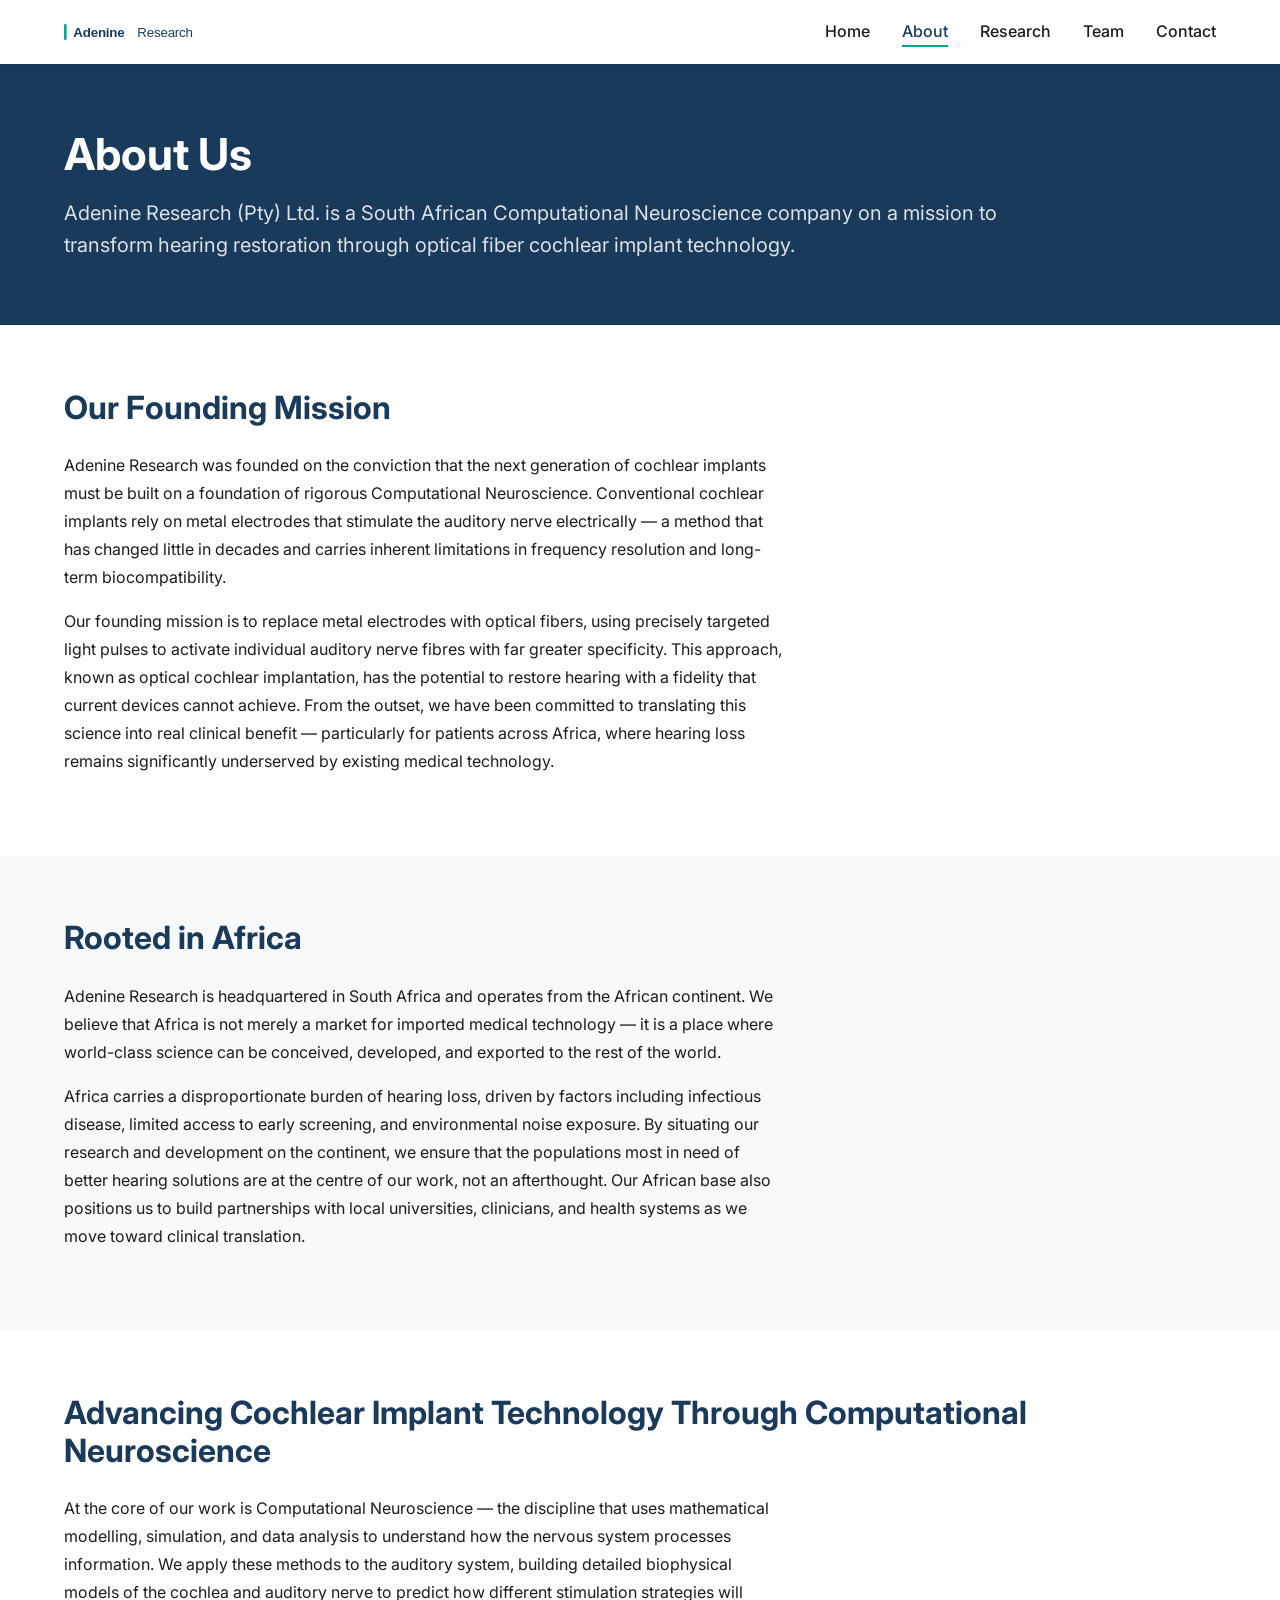
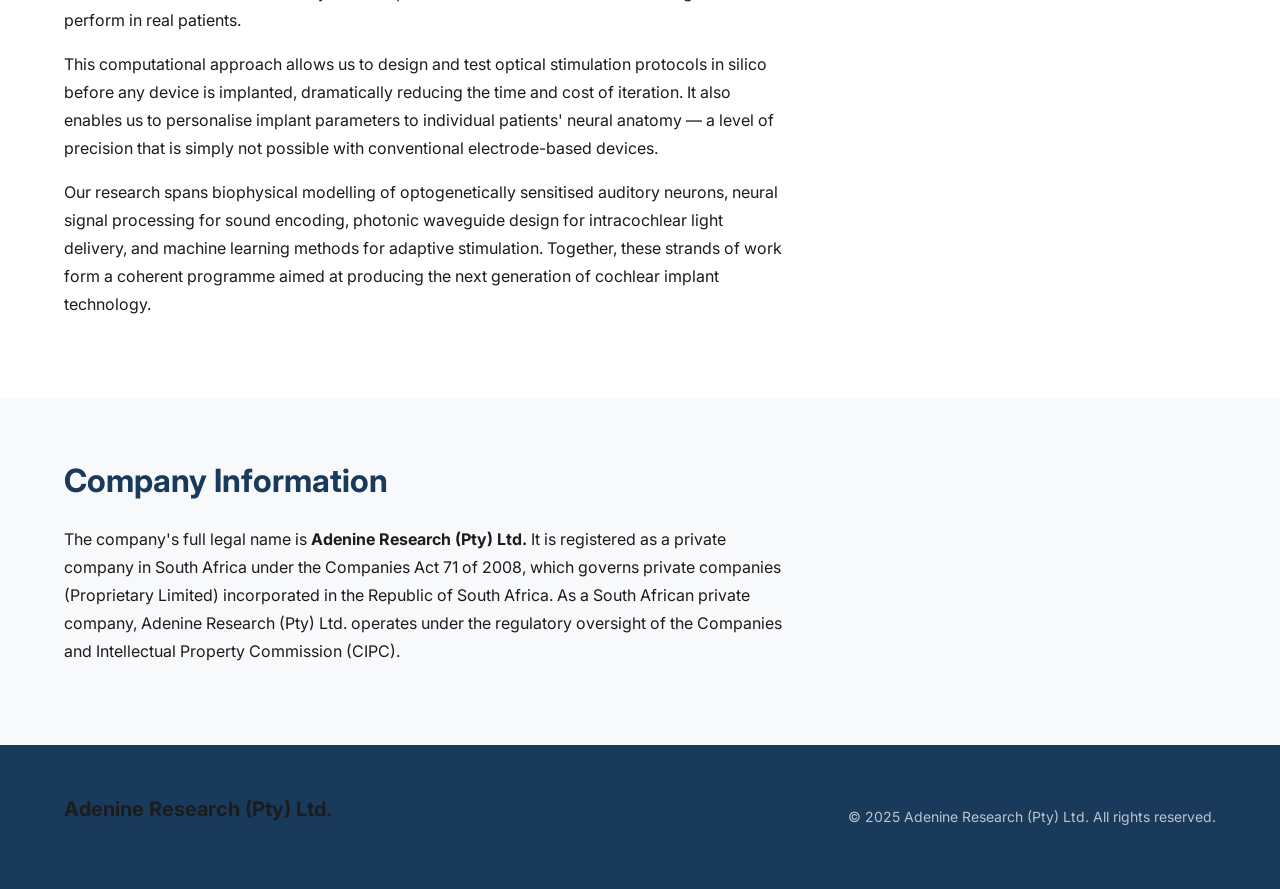
==== about.html @ 80cbf36c "Initial commit: Adenine Research static website" ====
<!DOCTYPE html>
<html lang="en">
<head>
  <meta charset="UTF-8" />
  <meta name="viewport" content="width=device-width, initial-scale=1.0" />
  <title>About — Adenine Research (Pty) Ltd.</title>
  <meta name="description" content="Learn about Adenine Research (Pty) Ltd., a South African Computational Neuroscience company advancing cochlear implant technology through optical fiber research." />
  <link rel="stylesheet" href="css/reset.css" />
  <link rel="stylesheet" href="css/variables.css" />
  <link rel="stylesheet" href="css/main.css" />
</head>
<body>

  <header>
    <nav id="site-nav" aria-label="Site navigation">
      <a href="index.html" class="nav-logo">
        <img src="assets/logo.svg" alt="Adenine Research wordmark" width="180" height="36" />
      </a>
      <button id="nav-toggle" aria-expanded="false" aria-controls="nav-links" aria-label="Toggle navigation menu">
        &#9776;
      </button>
      <ul id="nav-links" role="list">
        <li><a href="index.html">Home</a></li>
        <li><a href="about.html" aria-current="page">About</a></li>
        <li><a href="research.html">Research</a></li>
        <li><a href="team.html">Team</a></li>
        <li><a href="contact.html">Contact</a></li>
      </ul>
    </nav>
  </header>

  <main>

    <!-- Page Header -->
    <section class="page-header section" aria-labelledby="about-heading">
      <div class="container">
        <h1 id="about-heading">About Us</h1>
        <p class="page-header__lead">Adenine Research (Pty) Ltd. is a South African Computational Neuroscience company on a mission to transform hearing restoration through optical fiber cochlear implant technology.</p>
      </div>
    </section>

    <!-- Founding Mission -->
    <section class="about-mission section section--alt" aria-labelledby="mission-heading">
      <div class="container">
        <h2 id="mission-heading">Our Founding Mission</h2>
        <p>Adenine Research was founded on the conviction that the next generation of cochlear implants must be built on a foundation of rigorous Computational Neuroscience. Conventional cochlear implants rely on metal electrodes that stimulate the auditory nerve electrically — a method that has changed little in decades and carries inherent limitations in frequency resolution and long-term biocompatibility.</p>
        <p>Our founding mission is to replace metal electrodes with optical fibers, using precisely targeted light pulses to activate individual auditory nerve fibres with far greater specificity. This approach, known as optical cochlear implantation, has the potential to restore hearing with a fidelity that current devices cannot achieve. From the outset, we have been committed to translating this science into real clinical benefit — particularly for patients across Africa, where hearing loss remains significantly underserved by existing medical technology.</p>
      </div>
    </section>

    <!-- African Base of Operations -->
    <section class="about-africa section" aria-labelledby="africa-heading">
      <div class="container">
        <h2 id="africa-heading">Rooted in Africa</h2>
        <p>Adenine Research is headquartered in South Africa and operates from the African continent. We believe that Africa is not merely a market for imported medical technology — it is a place where world-class science can be conceived, developed, and exported to the rest of the world.</p>
        <p>Africa carries a disproportionate burden of hearing loss, driven by factors including infectious disease, limited access to early screening, and environmental noise exposure. By situating our research and development on the continent, we ensure that the populations most in need of better hearing solutions are at the centre of our work, not an afterthought. Our African base also positions us to build partnerships with local universities, clinicians, and health systems as we move toward clinical translation.</p>
      </div>
    </section>

    <!-- Computational Neuroscience Focus -->
    <section class="about-science section section--alt" aria-labelledby="science-heading">
      <div class="container">
        <h2 id="science-heading">Advancing Cochlear Implant Technology Through Computational Neuroscience</h2>
        <p>At the core of our work is Computational Neuroscience — the discipline that uses mathematical modelling, simulation, and data analysis to understand how the nervous system processes information. We apply these methods to the auditory system, building detailed biophysical models of the cochlea and auditory nerve to predict how different stimulation strategies will perform in real patients.</p>
        <p>This computational approach allows us to design and test optical stimulation protocols in silico before any device is implanted, dramatically reducing the time and cost of iteration. It also enables us to personalise implant parameters to individual patients' neural anatomy — a level of precision that is simply not possible with conventional electrode-based devices.</p>
        <p>Our research spans biophysical modelling of optogenetically sensitised auditory neurons, neural signal processing for sound encoding, photonic waveguide design for intracochlear light delivery, and machine learning methods for adaptive stimulation. Together, these strands of work form a coherent programme aimed at producing the next generation of cochlear implant technology.</p>
      </div>
    </section>

    <!-- Legal & Registration -->
    <section class="about-legal section" aria-labelledby="legal-heading">
      <div class="container">
        <h2 id="legal-heading">Company Information</h2>
        <p>The company's full legal name is <strong>Adenine Research (Pty) Ltd.</strong> It is registered as a private company in South Africa under the Companies Act 71 of 2008, which governs private companies (Proprietary Limited) incorporated in the Republic of South Africa. As a South African private company, Adenine Research (Pty) Ltd. operates under the regulatory oversight of the Companies and Intellectual Property Commission (CIPC).</p>
      </div>
    </section>

  </main>

  <footer>
    <div class="container">
      <p class="footer-brand">Adenine Research (Pty) Ltd.</p>
      <p class="footer-copy">&copy; <span id="footer-year">2025</span> Adenine Research (Pty) Ltd. All rights reserved.</p>
    </div>
  </footer>

  <noscript>
    <p style="text-align:center;padding:1rem;background:#fff3cd;color:#856404;">
      This site works best with JavaScript enabled. Navigation and form features may be limited without it.
    </p>
  </noscript>

  <script src="js/nav.js" defer></script>

</body>
</html>
---- css/variables.css ----
/* Brand Tokens — Adenine Research */
:root {
  /* Colors */
  --color-primary:      #1a3a5c;
  --color-accent:       #00a896;
  --color-background:   #f8f9fa;
  --color-surface:      #ffffff;
  --color-text:         #1c1c1e;
  --color-text-muted:   #6b7280;

  /* Typography */
  --font-heading: 'Inter', sans-serif;
  --font-body:    'Inter', sans-serif;

  /* Font size scale */
  --font-size-base: 1rem;
  --font-size-lg:   1.25rem;
  --font-size-xl:   1.5rem;
  --font-size-2xl:  2rem;
  --font-size-3xl:  2.75rem;

  /* Spacing */
  --space-xs:  0.25rem;
  --space-sm:  0.5rem;
  --space-md:  1rem;
  --space-lg:  1.5rem;
  --space-xl:  2rem;
  --space-2xl: 3rem;
  --space-3xl: 4rem;

  /* Layout */
  --max-width: 1200px;
  --nav-height: 4rem;

  /* Borders */
  --radius-sm: 4px;
  --radius-md: 8px;
  --radius-lg: 16px;

  /* Transitions */
  --transition-fast: 150ms ease;
  --transition-base: 250ms ease;
}
---- css/main.css ----
@import './reset.css';
@import './variables.css';

/* ============================================================
   Base Typography
   ============================================================ */

@import url('https://fonts.googleapis.com/css2?family=Inter:wght@400;500;600;700&display=swap');

body {
  font-family: var(--font-body);
  font-size: var(--font-size-base);
  color: var(--color-text);
  background-color: var(--color-background);
  line-height: 1.6;
}

h1, h2, h3, h4, h5, h6 {
  font-family: var(--font-heading);
  color: var(--color-primary);
  line-height: 1.2;
  font-weight: 700;
}

h1 { font-size: var(--font-size-3xl); }
h2 { font-size: var(--font-size-2xl); }
h3 { font-size: var(--font-size-xl); }
h4 { font-size: var(--font-size-lg); }

p {
  margin-bottom: var(--space-md);
  color: var(--color-text);
}

a {
  color: var(--color-accent);
  transition: color var(--transition-fast);
}

a:hover,
a:focus {
  color: var(--color-primary);
  text-decoration: underline;
}

/* ============================================================
   Layout Utilities
   ============================================================ */

.container {
  width: 100%;
  max-width: var(--max-width);
  margin-inline: auto;
  padding-inline: var(--space-lg);
}

.section {
  padding-block: var(--space-3xl);
}

.section--alt {
  background-color: var(--color-surface);
}

.visually-hidden {
  position: absolute;
  width: 1px;
  height: 1px;
  padding: 0;
  margin: -1px;
  overflow: hidden;
  clip: rect(0, 0, 0, 0);
  white-space: nowrap;
  border: 0;
}

/* ============================================================
   Header & Navigation
   ============================================================ */

header {
  position: sticky;
  top: 0;
  z-index: 100;
  background-color: var(--color-surface);
  box-shadow: 0 1px 4px rgba(0, 0, 0, 0.08);
}

#site-nav {
  display: flex;
  align-items: center;
  justify-content: space-between;
  height: var(--nav-height);
  max-width: var(--max-width);
  margin-inline: auto;
  padding-inline: var(--space-lg);
}

.nav-logo {
  display: flex;
  align-items: center;
  gap: var(--space-sm);
  font-family: var(--font-heading);
  font-size: var(--font-size-lg);
  font-weight: 700;
  color: var(--color-primary);
  text-decoration: none;
}

.nav-logo:hover,
.nav-logo:focus {
  color: var(--color-accent);
  text-decoration: none;
}

.nav-logo img {
  height: 2rem;
  width: auto;
}

#nav-links {
  display: flex;
  align-items: center;
  gap: var(--space-xl);
}

#nav-links a {
  font-size: var(--font-size-base);
  font-weight: 500;
  color: var(--color-text);
  text-decoration: none;
  padding-block: var(--space-xs);
  border-bottom: 2px solid transparent;
  transition: color var(--transition-fast), border-color var(--transition-fast);
}

#nav-links a:hover,
#nav-links a:focus {
  color: var(--color-accent);
  text-decoration: none;
}

#nav-links a.active,
#nav-links a[aria-current="page"] {
  color: var(--color-primary);
  border-bottom-color: var(--color-accent);
}

#nav-toggle {
  display: none;
  align-items: center;
  justify-content: center;
  width: 2.5rem;
  height: 2.5rem;
  color: var(--color-primary);
  font-size: var(--font-size-lg);
  border-radius: var(--radius-sm);
  transition: background-color var(--transition-fast);
}

#nav-toggle:hover,
#nav-toggle:focus {
  background-color: var(--color-background);
}

/* ============================================================
   Footer
   ============================================================ */

footer {
  background-color: var(--color-primary);
  color: var(--color-surface);
  padding-block: var(--space-2xl);
}

footer .container {
  display: flex;
  flex-wrap: wrap;
  gap: var(--space-lg);
  justify-content: space-between;
  align-items: center;
}

.footer-brand {
  font-family: var(--font-heading);
  font-size: var(--font-size-lg);
  font-weight: 700;
}

.footer-copy {
  font-size: 0.875rem;
  color: rgba(255, 255, 255, 0.7);
  margin-bottom: 0;
}

/* ============================================================
   Buttons
   ============================================================ */

.btn {
  display: inline-block;
  padding: 0.75rem 1.5rem;
  border-radius: var(--radius-md);
  font-weight: 600;
  font-size: var(--font-size-base);
  text-decoration: none;
  transition: background-color var(--transition-fast), color var(--transition-fast), transform var(--transition-fast);
  cursor: pointer;
  border: 2px solid transparent;
}

.btn:hover,
.btn:focus {
  text-decoration: none;
  transform: translateY(-1px);
}

.btn-primary {
  background-color: var(--color-accent);
  color: var(--color-surface);
  border-color: var(--color-accent);
}

.btn-primary:hover,
.btn-primary:focus {
  background-color: #008f7e;
  border-color: #008f7e;
  color: var(--color-surface);
}

.btn-outline {
  background-color: transparent;
  color: var(--color-primary);
  border-color: var(--color-primary);
}

.btn-outline:hover,
.btn-outline:focus {
  background-color: var(--color-primary);
  color: var(--color-surface);
}

/* ============================================================
   Responsive Breakpoints
   ============================================================ */

/* Tablet and below */
@media (max-width: 768px) {
  h1 { font-size: var(--font-size-2xl); }
  h2 { font-size: var(--font-size-xl); }

  #site-nav {
    flex-wrap: wrap;
    height: auto;
    padding-block: var(--space-md);
    position: relative;
  }

  #nav-toggle {
    display: flex;
  }

  #nav-links {
    display: none;
    flex-direction: column;
    align-items: flex-start;
    gap: 0;
    width: 100%;
    padding-block: var(--space-sm);
    border-top: 1px solid var(--color-background);
  }

  #nav-links.nav-open {
    display: flex;
  }

  #nav-links li {
    width: 100%;
  }

  #nav-links a {
    display: block;
    width: 100%;
    padding: var(--space-sm) 0;
    border-bottom: 1px solid var(--color-background);
  }

  #nav-links a.active,
  #nav-links a[aria-current="page"] {
    border-bottom-color: var(--color-background);
    color: var(--color-accent);
  }

  .container {
    padding-inline: var(--space-md);
  }

  footer .container {
    flex-direction: column;
    text-align: center;
  }
}

/* Mobile */
@media (max-width: 480px) {
  h1 { font-size: var(--font-size-xl); }
  h2 { font-size: var(--font-size-lg); }

  .section {
    padding-block: var(--space-2xl);
  }
}

/* ============================================================
   Home Page — Hero Section
   ============================================================ */

.hero {
  background-color: var(--color-primary);
  color: var(--color-surface);
}

.hero__inner {
  display: flex;
  align-items: center;
  gap: var(--space-3xl);
}

.hero__text {
  flex: 1 1 50%;
}

.hero__text h1 {
  color: var(--color-surface);
  margin-bottom: var(--space-md);
}

.hero__tagline {
  font-size: var(--font-size-lg);
  color: rgba(255, 255, 255, 0.85);
  margin-bottom: var(--space-xl);
}

.hero__visual {
  flex: 1 1 45%;
  display: flex;
  justify-content: center;
}

.hero__visual img {
  width: 100%;
  max-width: 560px;
  height: auto;
  border-radius: var(--radius-md);
  object-fit: cover;
}

/* Home Page — Summary Section */

.summary h2 {
  margin-bottom: var(--space-lg);
}

.summary p {
  max-width: 72ch;
  font-size: var(--font-size-lg);
  line-height: 1.75;
}

/* Responsive — Hero */

@media (max-width: 768px) {
  .hero__inner {
    flex-direction: column;
    gap: var(--space-xl);
  }

  .hero__visual {
    width: 100%;
  }
}

/* ============================================================
   About Page
   ============================================================ */

.page-header {
  background-color: var(--color-primary);
  color: var(--color-surface);
}

.page-header h1 {
  color: var(--color-surface);
  margin-bottom: var(--space-md);
}

.page-header__lead {
  font-size: var(--font-size-lg);
  color: rgba(255, 255, 255, 0.85);
  max-width: 72ch;
  margin-bottom: 0;
}

.about-mission h2,
.about-africa h2,
.about-science h2,
.about-legal h2 {
  margin-bottom: var(--space-lg);
}

.about-mission p,
.about-africa p,
.about-science p,
.about-legal p {
  max-width: 72ch;
  line-height: 1.75;
}

/* ============================================================
   Research Page
   ============================================================ */

.research-section__inner {
  display: flex;
  align-items: flex-start;
  gap: var(--space-3xl);
}

.research-section__inner--reverse {
  flex-direction: row-reverse;
}

.research-section__text {
  flex: 1 1 55%;
}

.research-section__text h2 {
  margin-bottom: var(--space-lg);
}

.research-section__text h3 {
  margin-top: var(--space-xl);
  margin-bottom: var(--space-sm);
  color: var(--color-accent);
}

.research-section__text p {
  max-width: 72ch;
  line-height: 1.75;
}

.research-section__visual {
  flex: 0 1 40%;
  display: flex;
  justify-content: center;
  align-items: flex-start;
  padding-top: var(--space-sm);
}

.research-section__visual img {
  width: 100%;
  max-width: 480px;
  height: auto;
  border-radius: var(--radius-md);
  border: 1px solid rgba(0, 0, 0, 0.08);
}

/* Benefits list */

.research-benefits__lead {
  font-size: var(--font-size-lg);
  max-width: 72ch;
  margin-bottom: var(--space-2xl);
}

.benefits-list {
  display: grid;
  grid-template-columns: repeat(auto-fill, minmax(min(100%, 28rem), 1fr));
  gap: var(--space-xl);
  list-style: none;
  padding: 0;
  margin: 0;
}

.benefits-list__item {
  background-color: var(--color-surface);
  border-radius: var(--radius-md);
  padding: var(--space-xl);
  border-left: 4px solid var(--color-accent);
}

.benefits-list__item h3 {
  font-size: var(--font-size-lg);
  margin-bottom: var(--space-sm);
  color: var(--color-primary);
}

.benefits-list__item p {
  margin-bottom: 0;
  line-height: 1.7;
}

/* Publications list */

.research-publications__intro {
  max-width: 72ch;
  margin-bottom: var(--space-2xl);
  color: var(--color-text-muted);
}

.publications-list {
  display: flex;
  flex-direction: column;
  gap: var(--space-xl);
  padding-left: var(--space-xl);
}

.publication {
  padding: var(--space-lg);
  background-color: var(--color-surface);
  border-radius: var(--radius-md);
  border: 1px solid rgba(0, 0, 0, 0.07);
}

.publication p {
  margin-bottom: var(--space-xs);
}

.publication__authors {
  font-size: 0.9rem;
  color: var(--color-text-muted);
}

.publication__title {
  font-weight: 600;
  color: var(--color-primary);
  font-size: var(--font-size-base);
}

.publication__venue {
  font-size: 0.9rem;
  color: var(--color-text-muted);
  margin-bottom: var(--space-xs);
}

.publication__link {
  font-size: 0.875rem;
  color: var(--color-accent);
  word-break: break-all;
}

/* Responsive — Research */

@media (max-width: 768px) {
  .research-section__inner,
  .research-section__inner--reverse {
    flex-direction: column;
    gap: var(--space-xl);
  }

  .research-section__visual {
    width: 100%;
  }

  .benefits-list {
    grid-template-columns: 1fr;
  }

  .publications-list {
    padding-left: var(--space-md);
  }
}

/* ============================================================
   Team Page
   ============================================================ */

.team-grid {
  display: grid;
  grid-template-columns: repeat(auto-fill, minmax(min(100%, 30rem), 1fr));
  gap: var(--space-2xl);
  list-style: none;
  padding: 0;
  margin: 0;
}

.team-card {
  background-color: var(--color-surface);
  border-radius: var(--radius-md);
  border: 1px solid rgba(0, 0, 0, 0.07);
  overflow: hidden;
  display: flex;
  flex-direction: column;
}

.team-card__photo {
  background-color: var(--color-background);
  display: flex;
  justify-content: center;
  align-items: center;
  padding: var(--space-xl);
}

.team-card__photo img {
  width: 10rem;
  height: 10rem;
  border-radius: 50%;
  object-fit: cover;
  border: 3px solid var(--color-accent);
}

.team-card__body {
  padding: var(--space-xl);
  display: flex;
  flex-direction: column;
  flex: 1;
}

.team-card__name {
  font-size: var(--font-size-xl);
  color: var(--color-primary);
  margin-bottom: var(--space-xs);
}

.team-card__role {
  font-size: var(--font-size-base);
  font-weight: 600;
  color: var(--color-accent);
  margin-bottom: var(--space-md);
}

.team-card__bio {
  color: var(--color-text);
  line-height: 1.75;
  flex: 1;
}

.team-card__profile-link {
  display: inline-block;
  margin-top: var(--space-md);
  font-size: 0.875rem;
  font-weight: 600;
  color: var(--color-accent);
}

.team-card__profile-link:hover,
.team-card__profile-link:focus {
  color: var(--color-primary);
}

/* Responsive — Team */

@media (max-width: 768px) {
  .team-grid {
    grid-template-columns: 1fr;
  }
}

/* ============================================================
   Contact Page
   ============================================================ */

.contact-section__inner {
  display: grid;
  grid-template-columns: 1fr 2fr;
  gap: var(--space-3xl);
  align-items: flex-start;
}

/* Company info sidebar */

.contact-info h2 {
  margin-bottom: var(--space-md);
}

.contact-info > p {
  color: var(--color-text-muted);
  margin-bottom: var(--space-xl);
}

.contact-info__list {
  list-style: none;
  padding: 0;
  margin: 0;
  display: flex;
  flex-direction: column;
  gap: var(--space-lg);
}

.contact-info__item {
  display: flex;
  flex-direction: column;
  gap: var(--space-xs);
}

.contact-info__label {
  font-size: 0.75rem;
  font-weight: 700;
  text-transform: uppercase;
  letter-spacing: 0.08em;
  color: var(--color-text-muted);
}

.contact-info__value {
  font-size: var(--font-size-base);
  color: var(--color-text);
}

a.contact-info__value {
  color: var(--color-accent);
}

a.contact-info__value:hover,
a.contact-info__value:focus {
  color: var(--color-primary);
}

/* Contact form */

.contact-form {
  display: flex;
  flex-direction: column;
  gap: var(--space-lg);
}

.form-field {
  display: flex;
  flex-direction: column;
  gap: var(--space-xs);
}

.form-field label {
  font-weight: 600;
  font-size: var(--font-size-base);
  color: var(--color-primary);
}

.form-field input,
.form-field textarea {
  width: 100%;
  padding: 0.625rem 0.875rem;
  font-family: var(--font-body);
  font-size: var(--font-size-base);
  color: var(--color-text);
  background-color: var(--color-surface);
  border: 1.5px solid #d1d5db;
  border-radius: var(--radius-sm);
  transition: border-color var(--transition-fast), box-shadow var(--transition-fast);
  line-height: 1.5;
}

.form-field input:focus,
.form-field textarea:focus {
  outline: none;
  border-color: var(--color-accent);
  box-shadow: 0 0 0 3px rgba(0, 168, 150, 0.2);
}

.form-field input[aria-invalid="true"],
.form-field textarea[aria-invalid="true"] {
  border-color: #dc2626;
}

.form-field textarea {
  resize: vertical;
  min-height: 8rem;
}

/* Inline field errors */

.field-error {
  display: none;
  font-size: 0.875rem;
  color: #dc2626;
  font-weight: 500;
}

.field-error:not(:empty) {
  display: block;
}

/* Success banner */

.form-success {
  background-color: #d1fae5;
  border: 1px solid #6ee7b7;
  border-radius: var(--radius-md);
  padding: var(--space-lg) var(--space-xl);
  color: #065f46;
  font-weight: 500;
}

.form-success p {
  margin-bottom: 0;
  color: inherit;
}

/* Responsive — Contact */

@media (max-width: 768px) {
  .contact-section__inner {
    grid-template-columns: 1fr;
    gap: var(--space-2xl);
  }
}
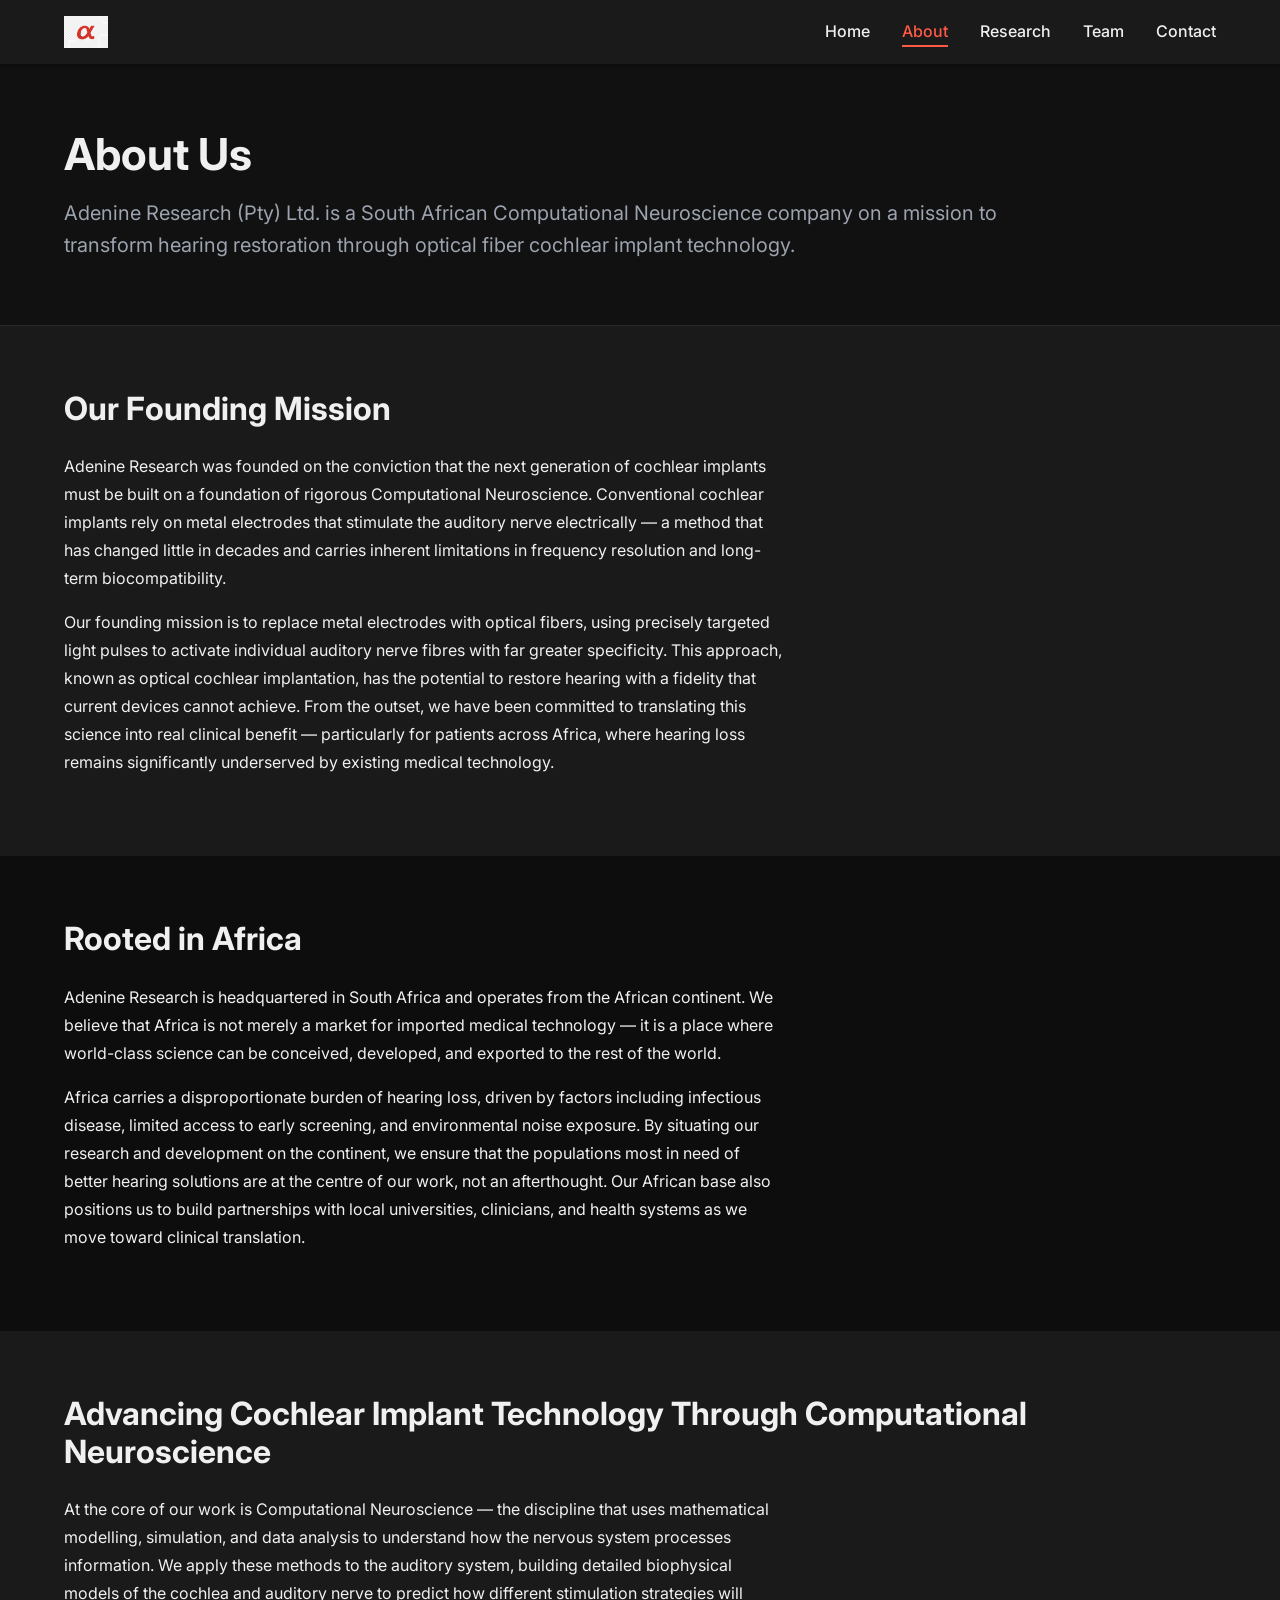
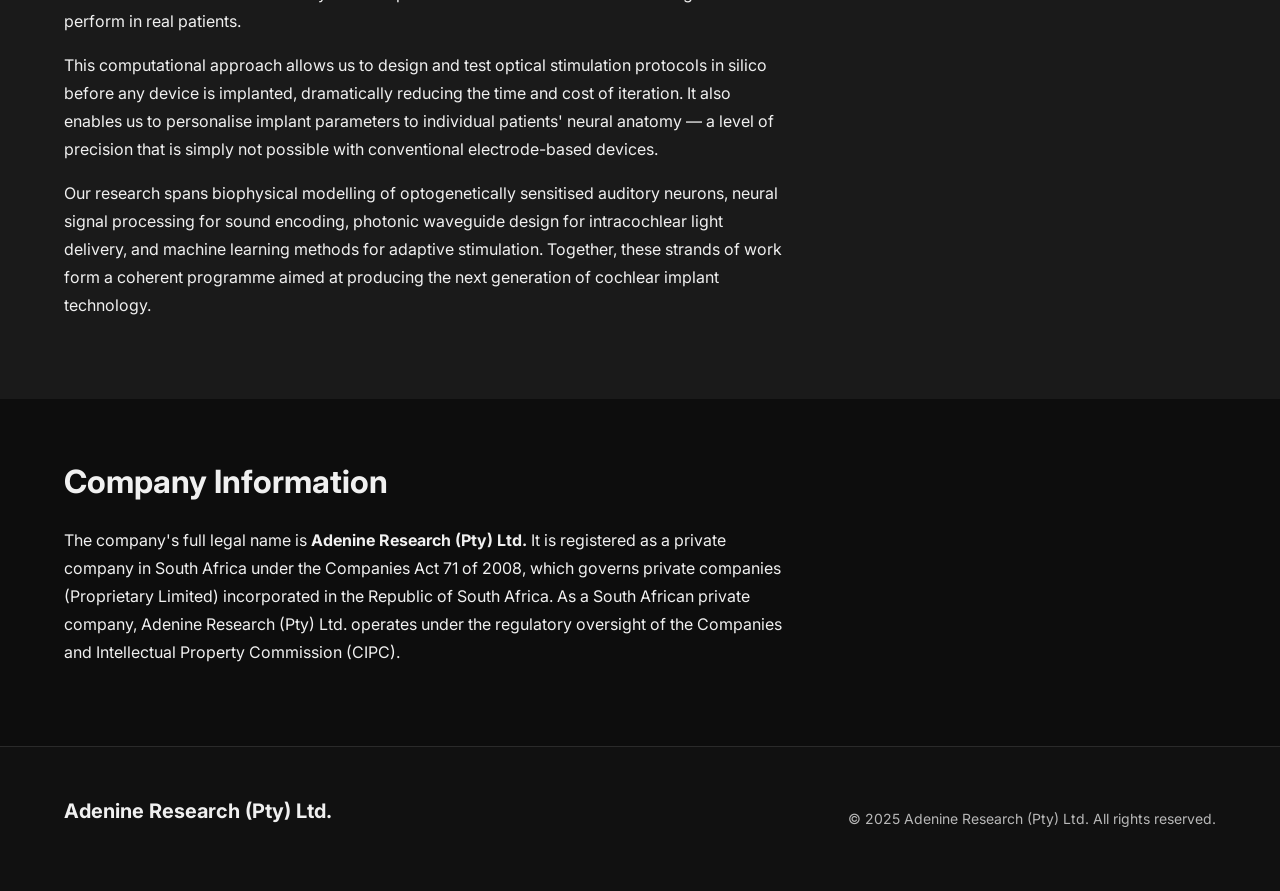
==== commit 160726a0: "Dark theme, company logo, and correct contact details" ====
--- a/about.html
+++ b/about.html
@@ -14,7 +14,7 @@
   <header>
     <nav id="site-nav" aria-label="Site navigation">
       <a href="index.html" class="nav-logo">
-        <img src="assets/logo.svg" alt="Adenine Research wordmark" width="180" height="36" />
+        <img src="assets/adenine-logo.png" alt="Adenine Research logo" height="40" style="width:auto;" />
       </a>
       <button id="nav-toggle" aria-expanded="false" aria-controls="nav-links" aria-label="Toggle navigation menu">
         &#9776;
--- a/css/variables.css
+++ b/css/variables.css
@@ -1,12 +1,13 @@
 /* Brand Tokens — Adenine Research */
 :root {
-  /* Colors */
-  --color-primary:      #1a3a5c;
-  --color-accent:       #00a896;
-  --color-background:   #f8f9fa;
-  --color-surface:      #ffffff;
-  --color-text:         #1c1c1e;
-  --color-text-muted:   #6b7280;
+  /* Colors — Dark Theme */
+  --color-primary:      #e03020;
+  --color-accent:       #ff5a45;
+  --color-background:   #0d0d0d;
+  --color-surface:      #1a1a1a;
+  --color-surface-2:    #242424;
+  --color-text:         #f0f0f0;
+  --color-text-muted:   #9ca3af;
 
   /* Typography */
   --font-heading: 'Inter', sans-serif;
--- a/css/main.css
+++ b/css/main.css
@@ -17,7 +17,7 @@
 
 h1, h2, h3, h4, h5, h6 {
   font-family: var(--font-heading);
-  color: var(--color-primary);
+  color: var(--color-text);
   line-height: 1.2;
   font-weight: 700;
 }
@@ -83,7 +83,7 @@
   top: 0;
   z-index: 100;
   background-color: var(--color-surface);
-  box-shadow: 0 1px 4px rgba(0, 0, 0, 0.08);
+  box-shadow: 0 1px 4px rgba(0, 0, 0, 0.4);
 }
 
 #site-nav {
@@ -103,7 +103,7 @@
   font-family: var(--font-heading);
   font-size: var(--font-size-lg);
   font-weight: 700;
-  color: var(--color-primary);
+  color: var(--color-text);
   text-decoration: none;
 }
 
@@ -142,7 +142,7 @@
 
 #nav-links a.active,
 #nav-links a[aria-current="page"] {
-  color: var(--color-primary);
+  color: var(--color-accent);
   border-bottom-color: var(--color-accent);
 }
 
@@ -152,7 +152,7 @@
   justify-content: center;
   width: 2.5rem;
   height: 2.5rem;
-  color: var(--color-primary);
+  color: var(--color-text);
   font-size: var(--font-size-lg);
   border-radius: var(--radius-sm);
   transition: background-color var(--transition-fast);
@@ -168,8 +168,9 @@
    ============================================================ */
 
 footer {
-  background-color: var(--color-primary);
-  color: var(--color-surface);
+  background-color: #111111;
+  color: var(--color-text);
+  border-top: 1px solid #2a2a2a;
   padding-block: var(--space-2xl);
 }
 
@@ -216,28 +217,28 @@
 }
 
 .btn-primary {
-  background-color: var(--color-accent);
-  color: var(--color-surface);
-  border-color: var(--color-accent);
+  background-color: var(--color-primary);
+  color: #ffffff;
+  border-color: var(--color-primary);
 }
 
 .btn-primary:hover,
 .btn-primary:focus {
-  background-color: #008f7e;
-  border-color: #008f7e;
-  color: var(--color-surface);
+  background-color: var(--color-accent);
+  border-color: var(--color-accent);
+  color: #ffffff;
 }
 
 .btn-outline {
   background-color: transparent;
-  color: var(--color-primary);
-  border-color: var(--color-primary);
+  color: var(--color-accent);
+  border-color: var(--color-accent);
 }
 
 .btn-outline:hover,
 .btn-outline:focus {
-  background-color: var(--color-primary);
-  color: var(--color-surface);
+  background-color: var(--color-accent);
+  color: #ffffff;
 }
 
 /* ============================================================
@@ -316,8 +317,9 @@
    ============================================================ */
 
 .hero {
-  background-color: var(--color-primary);
-  color: var(--color-surface);
+  background-color: #111111;
+  color: var(--color-text);
+  border-bottom: 1px solid #2a2a2a;
 }
 
 .hero__inner {
@@ -331,13 +333,13 @@
 }
 
 .hero__text h1 {
-  color: var(--color-surface);
+  color: var(--color-text);
   margin-bottom: var(--space-md);
 }
 
 .hero__tagline {
   font-size: var(--font-size-lg);
-  color: rgba(255, 255, 255, 0.85);
+  color: var(--color-text-muted);
   margin-bottom: var(--space-xl);
 }
 
@@ -385,18 +387,19 @@
    ============================================================ */
 
 .page-header {
-  background-color: var(--color-primary);
-  color: var(--color-surface);
+  background-color: #111111;
+  color: var(--color-text);
+  border-bottom: 1px solid #2a2a2a;
 }
 
 .page-header h1 {
-  color: var(--color-surface);
+  color: var(--color-text);
   margin-bottom: var(--space-md);
 }
 
 .page-header__lead {
   font-size: var(--font-size-lg);
-  color: rgba(255, 255, 255, 0.85);
+  color: var(--color-text-muted);
   max-width: 72ch;
   margin-bottom: 0;
 }
@@ -443,7 +446,6 @@
   margin-bottom: var(--space-sm);
   color: var(--color-accent);
 }
-
 .research-section__text p {
   max-width: 72ch;
   line-height: 1.75;
@@ -462,7 +464,7 @@
   max-width: 480px;
   height: auto;
   border-radius: var(--radius-md);
-  border: 1px solid rgba(0, 0, 0, 0.08);
+  border: 1px solid rgba(255, 255, 255, 0.08);
 }
 
 /* Benefits list */
@@ -492,7 +494,7 @@
 .benefits-list__item h3 {
   font-size: var(--font-size-lg);
   margin-bottom: var(--space-sm);
-  color: var(--color-primary);
+  color: var(--color-text);
 }
 
 .benefits-list__item p {
@@ -519,7 +521,7 @@
   padding: var(--space-lg);
   background-color: var(--color-surface);
   border-radius: var(--radius-md);
-  border: 1px solid rgba(0, 0, 0, 0.07);
+  border: 1px solid rgba(255, 255, 255, 0.07);
 }
 
 .publication p {
@@ -533,7 +535,7 @@
 
 .publication__title {
   font-weight: 600;
-  color: var(--color-primary);
+  color: var(--color-text);
   font-size: var(--font-size-base);
 }
 
@@ -587,7 +589,7 @@
 .team-card {
   background-color: var(--color-surface);
   border-radius: var(--radius-md);
-  border: 1px solid rgba(0, 0, 0, 0.07);
+  border: 1px solid rgba(255, 255, 255, 0.07);
   overflow: hidden;
   display: flex;
   flex-direction: column;
@@ -618,7 +620,7 @@
 
 .team-card__name {
   font-size: var(--font-size-xl);
-  color: var(--color-primary);
+  color: var(--color-text);
   margin-bottom: var(--space-xs);
 }
 
@@ -732,7 +734,7 @@
 .form-field label {
   font-weight: 600;
   font-size: var(--font-size-base);
-  color: var(--color-primary);
+  color: var(--color-text);
 }
 
 .form-field input,
@@ -742,8 +744,8 @@
   font-family: var(--font-body);
   font-size: var(--font-size-base);
   color: var(--color-text);
-  background-color: var(--color-surface);
-  border: 1.5px solid #d1d5db;
+  background-color: var(--color-surface-2);
+  border: 1.5px solid #3a3a3a;
   border-radius: var(--radius-sm);
   transition: border-color var(--transition-fast), box-shadow var(--transition-fast);
   line-height: 1.5;
@@ -753,7 +755,7 @@
 .form-field textarea:focus {
   outline: none;
   border-color: var(--color-accent);
-  box-shadow: 0 0 0 3px rgba(0, 168, 150, 0.2);
+  box-shadow: 0 0 0 3px rgba(224, 48, 32, 0.2);
 }
 
 .form-field input[aria-invalid="true"],
@@ -782,11 +784,11 @@
 /* Success banner */
 
 .form-success {
-  background-color: #d1fae5;
-  border: 1px solid #6ee7b7;
+  background-color: #1a2e1a;
+  border: 1px solid #2d5a2d;
   border-radius: var(--radius-md);
   padding: var(--space-lg) var(--space-xl);
-  color: #065f46;
+  color: #6ee7b7;
   font-weight: 500;
 }
 
